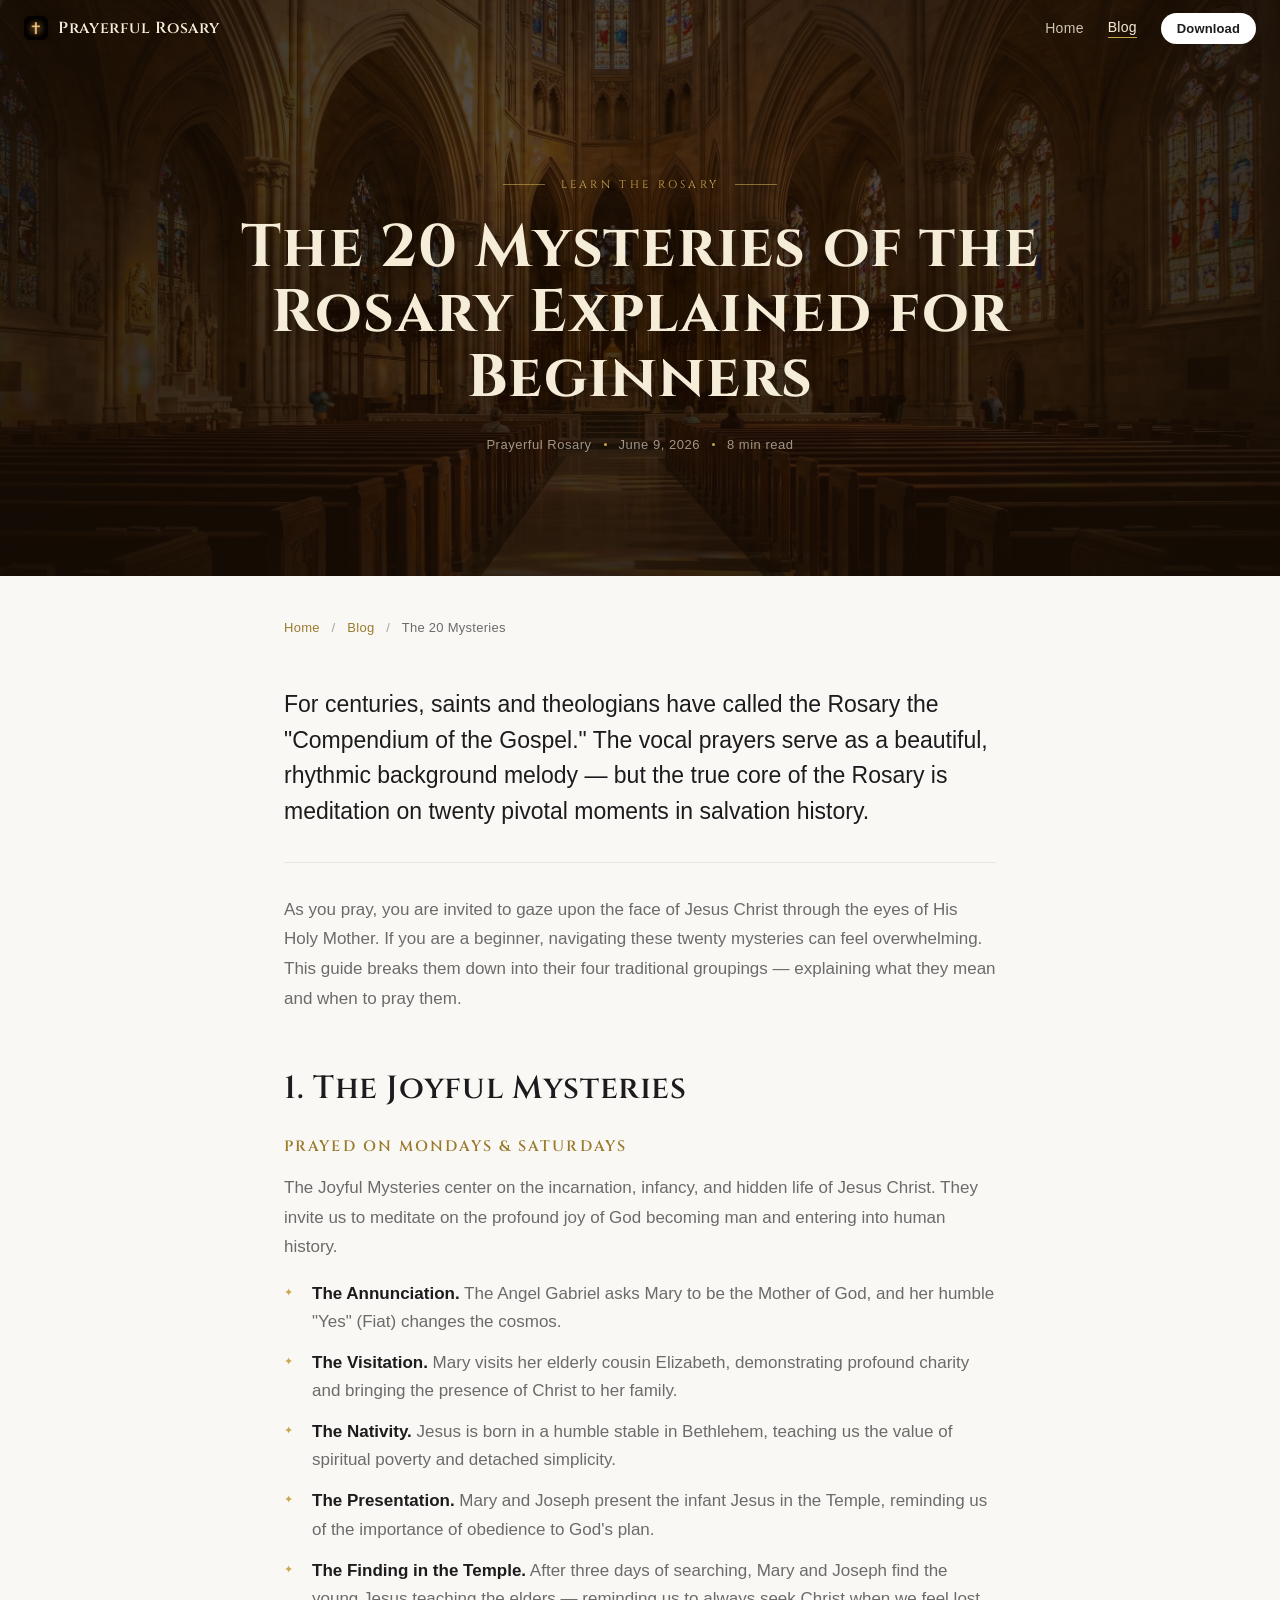
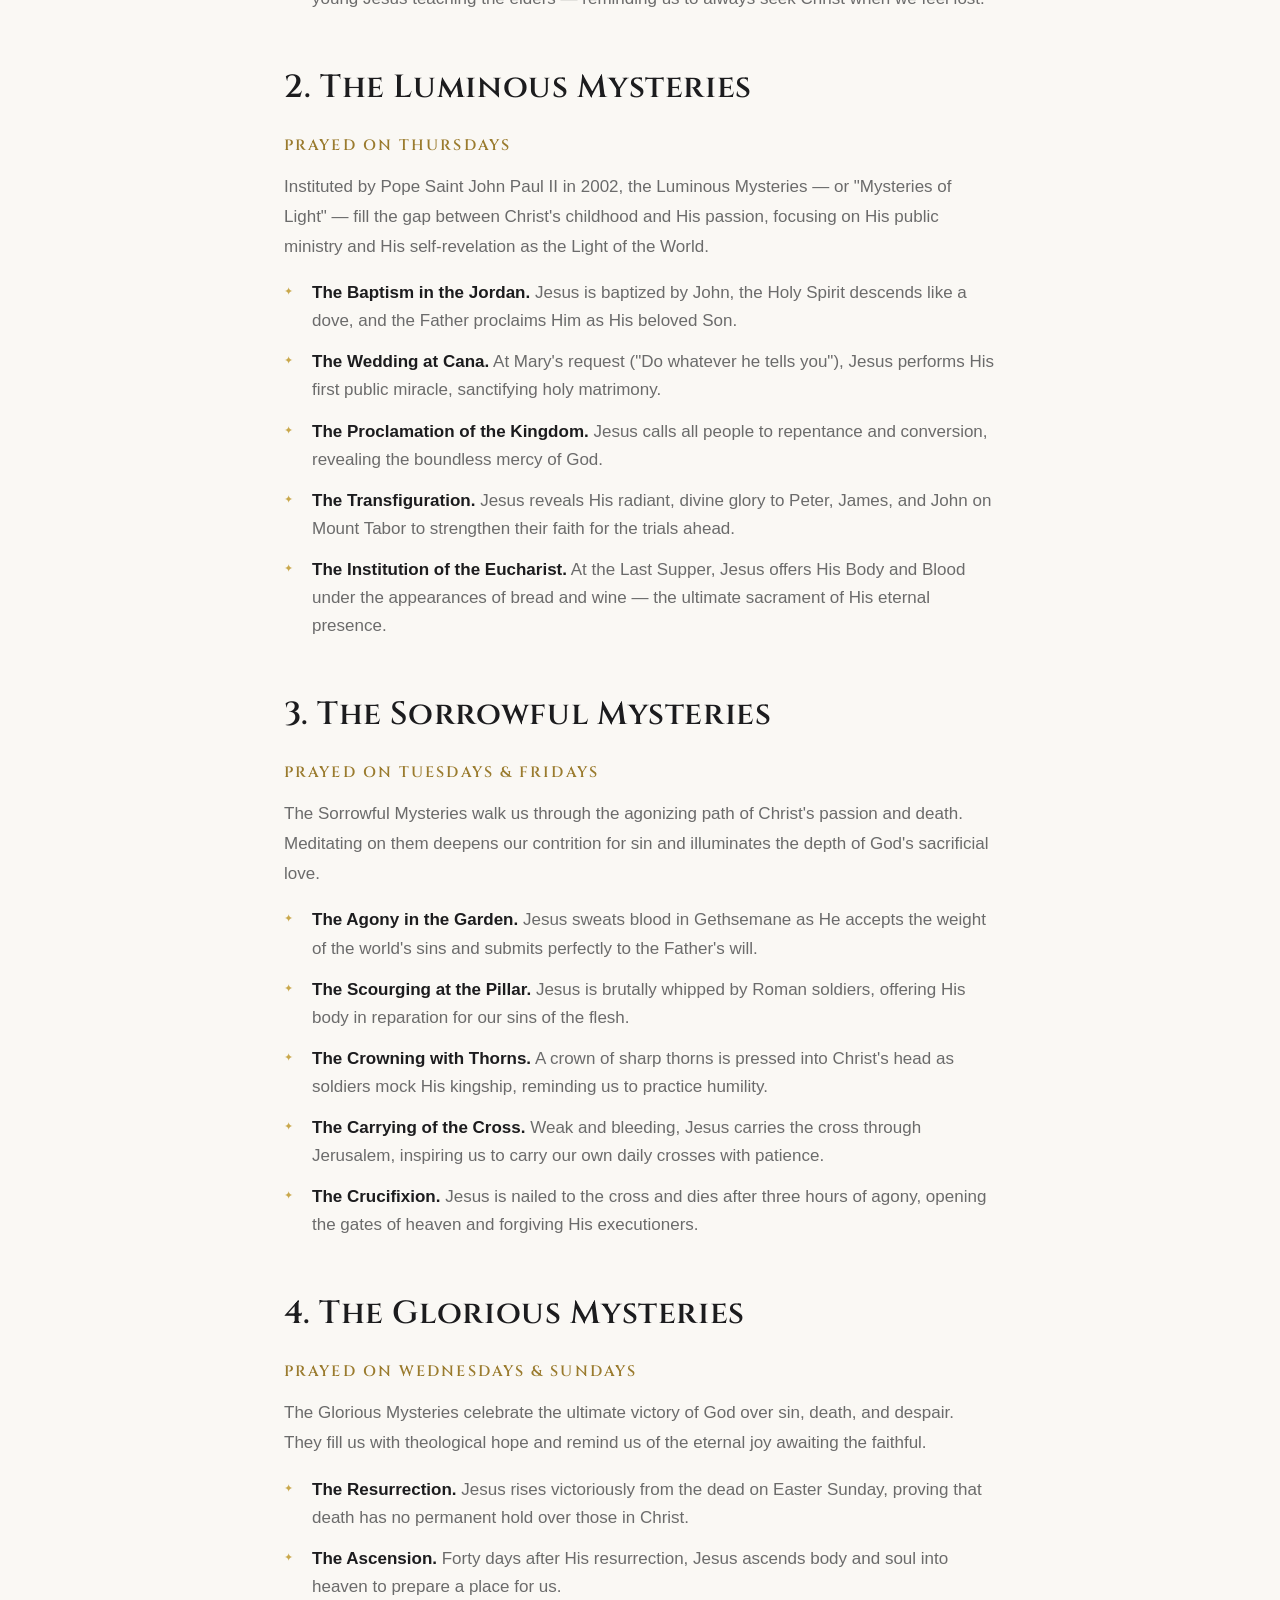
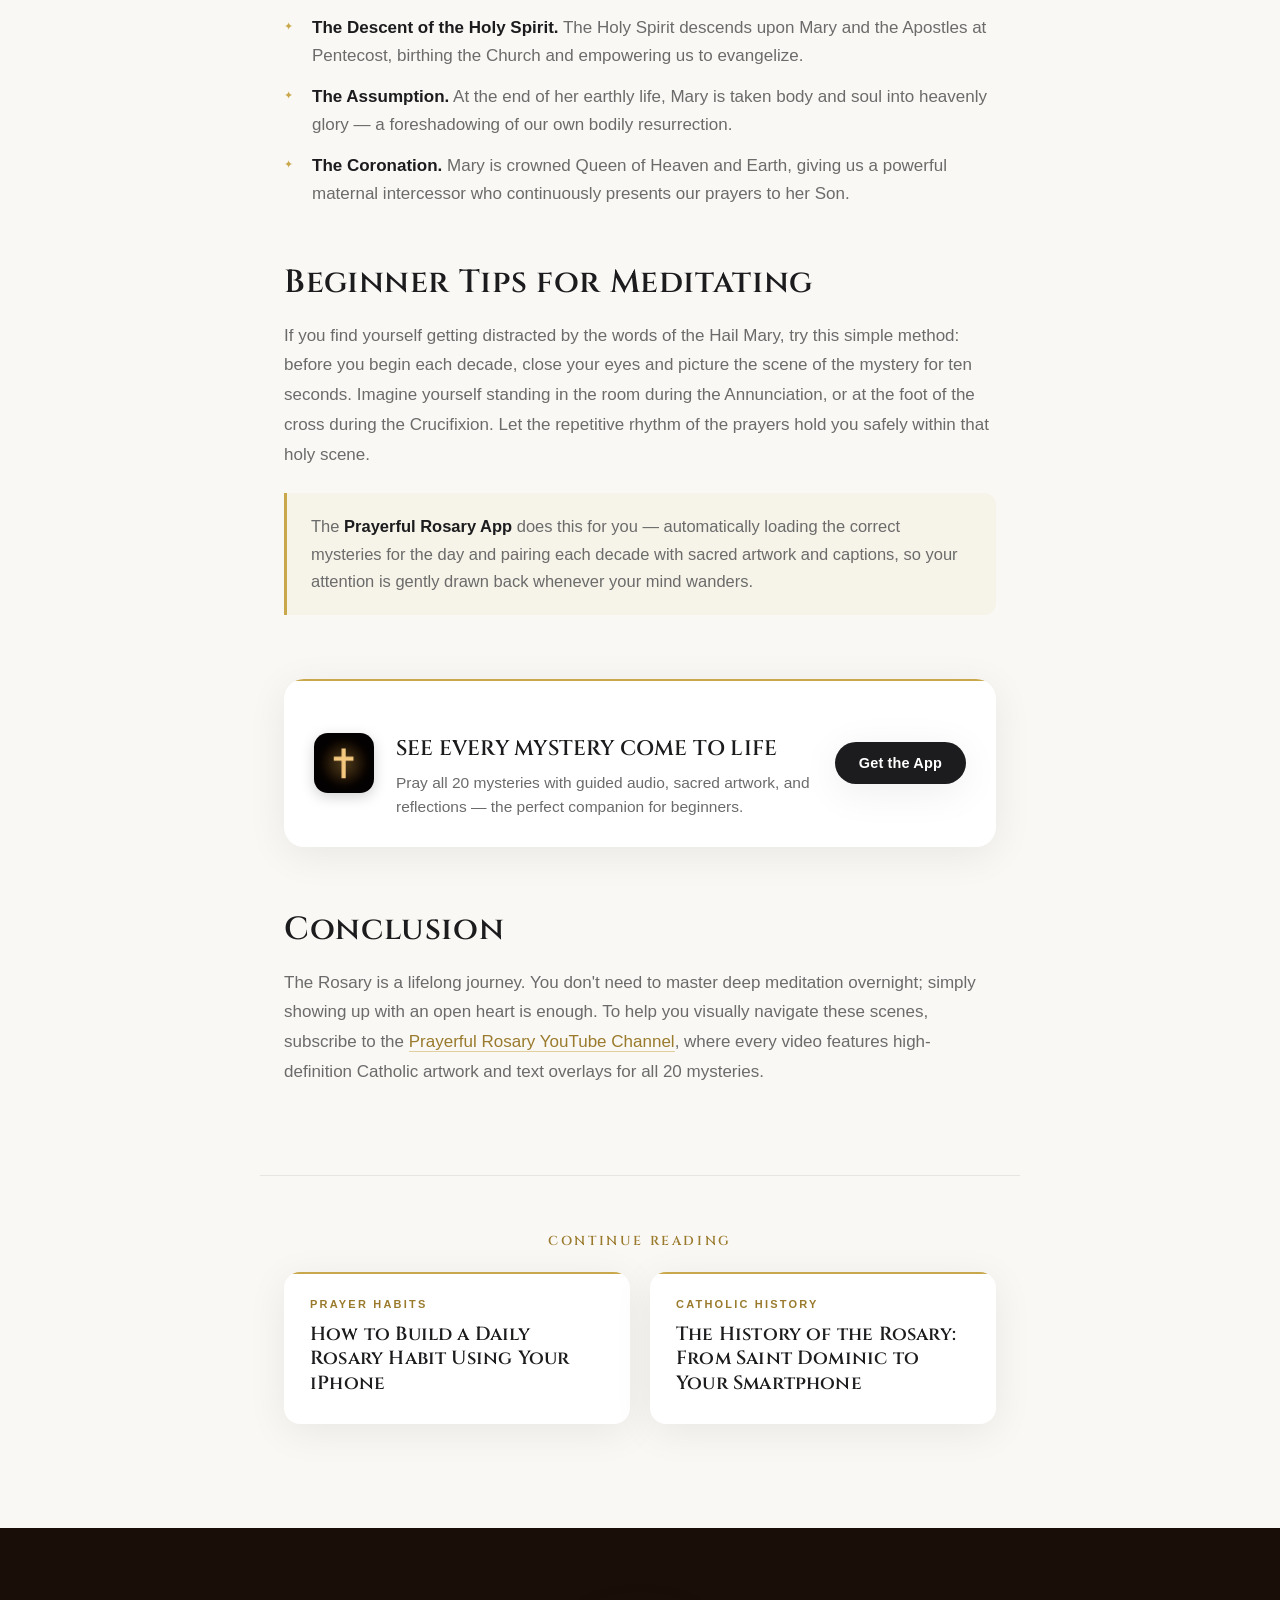
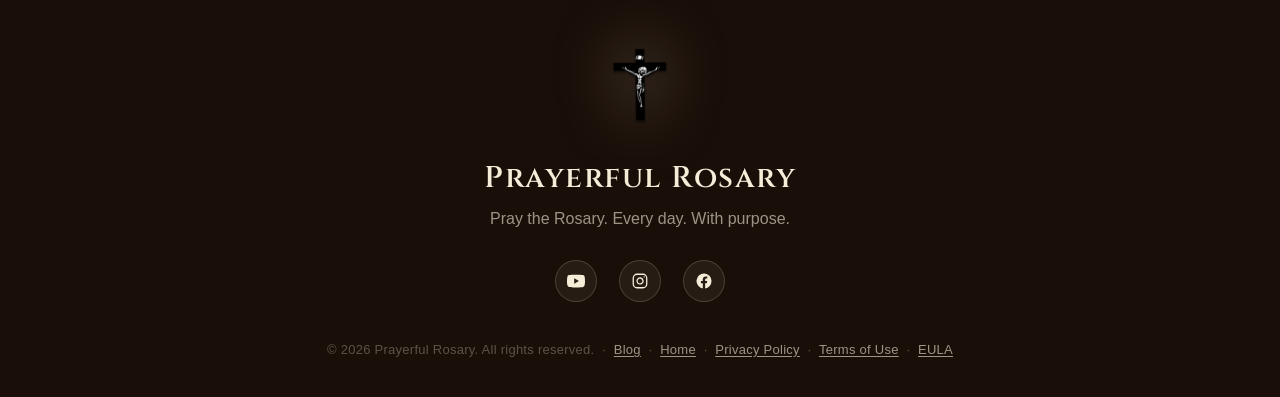
==== 20-mysteries-of-the-rosary-explained-beginners.html @ 07668594 "Add blog: 5 SEO-optimized posts, listing page, and nav link - New blog.html listing page in the site" ====
<!DOCTYPE html>
<html lang="en">
<head>
  <meta charset="UTF-8" />
  <meta name="viewport" content="width=device-width, initial-scale=1, viewport-fit=cover" />
  <title>The 20 Mysteries of the Rosary Explained for Beginners — Prayerful Rosary</title>
  <meta name="description" content="A beginner's guide to all 20 mysteries of the Rosary — Joyful, Luminous, Sorrowful, and Glorious. Learn what each mystery means, when to pray it, and how to meditate." />
  <meta name="keywords" content="mysteries of the rosary, joyful mysteries, luminous mysteries, sorrowful mysteries, glorious mysteries, how to pray the rosary, rosary for beginners" />
  <meta name="author" content="Prayerful Rosary" />
  <meta name="robots" content="index,follow" />
  <link rel="canonical" href="https://prayerfulrosary.github.io/20-mysteries-of-the-rosary-explained-beginners.html" />

  <meta property="og:type" content="article" />
  <meta property="og:site_name" content="Prayerful Rosary" />
  <meta property="og:title" content="The 20 Mysteries of the Rosary Explained for Beginners" />
  <meta property="og:description" content="The Joyful, Luminous, Sorrowful, and Glorious mysteries — what each means, when to pray it, and how to meditate." />
  <meta property="og:url" content="https://prayerfulrosary.github.io/20-mysteries-of-the-rosary-explained-beginners.html" />
  <meta property="og:image" content="https://prayerfulrosary.github.io/assets/mystery-joyful.jpg" />
  <meta property="article:published_time" content="2026-06-09" />
  <meta property="article:section" content="Learn the Rosary" />

  <meta name="twitter:card" content="summary_large_image" />
  <meta name="twitter:title" content="The 20 Mysteries of the Rosary Explained for Beginners" />
  <meta name="twitter:description" content="The Joyful, Luminous, Sorrowful, and Glorious mysteries — what each means, when to pray it, and how to meditate." />
  <meta name="twitter:image" content="https://prayerfulrosary.github.io/assets/mystery-joyful.jpg" />
  <meta name="theme-color" content="#1A0F08" />

  <script type="application/ld+json">
  {
    "@context": "https://schema.org",
    "@type": "BlogPosting",
    "headline": "The 20 Mysteries of the Rosary Explained for Beginners",
    "description": "A beginner's guide to all 20 mysteries of the Rosary — Joyful, Luminous, Sorrowful, and Glorious.",
    "image": "https://prayerfulrosary.github.io/assets/mystery-joyful.jpg",
    "datePublished": "2026-06-09",
    "dateModified": "2026-06-09",
    "articleSection": "Learn the Rosary",
    "author": { "@type": "Organization", "name": "Prayerful Rosary" },
    "publisher": {
      "@type": "Organization",
      "name": "Prayerful Rosary",
      "logo": { "@type": "ImageObject", "url": "https://prayerfulrosary.github.io/marketing-assets/app-icon.png" }
    },
    "mainEntityOfPage": { "@type": "WebPage", "@id": "https://prayerfulrosary.github.io/20-mysteries-of-the-rosary-explained-beginners.html" }
  }
  </script>

  <link rel="preload" href="./marketing-assets/Cinzel-Variable.ttf" as="font" type="font/ttf" crossorigin />
  <link rel="icon" type="image/png" href="./marketing-assets/app-icon.png" />
  <link rel="stylesheet" href="./blog-article.css" />
</head>

<body>

  <nav class="nav" id="nav">
    <a class="nav-brand" href="index.html" aria-label="Prayerful Rosary home">
      <img src="./marketing-assets/app-icon.png" alt="" />
      <span>Prayerful Rosary</span>
    </a>
    <div class="nav-links">
      <a class="nav-link" href="index.html">Home</a>
      <a class="nav-link active" href="blog.html">Blog</a>
      <a class="nav-cta" href="https://apps.apple.com/us/app/prayerful-rosary/id6782238801" target="_blank" rel="noopener noreferrer" aria-label="Download Prayerful Rosary on the App Store">Download</a>
    </div>
  </nav>

  <header class="page-hero">
    <div class="hero-bg"></div>
    <div class="hero-overlay"></div>
    <div class="page-hero-inner">
      <div class="hero-eyebrow">Learn the Rosary</div>
      <h1 class="page-hero-title">The 20 Mysteries of the Rosary Explained for Beginners</h1>
      <div class="post-byline">
        <span>Prayerful Rosary</span><span class="dot"></span><span>June 9, 2026</span><span class="dot"></span><span>8 min read</span>
      </div>
    </div>
  </header>

  <main class="post-body">
    <nav class="breadcrumb wrap" aria-label="Breadcrumb">
      <a href="index.html">Home</a> <span>/</span> <a href="blog.html">Blog</a> <span>/</span> <span class="current">The 20 Mysteries</span>
    </nav>

    <article class="post wrap">

      <p class="lede">For centuries, saints and theologians have called the Rosary the "Compendium of the Gospel." The vocal prayers serve as a beautiful, rhythmic background melody — but the true core of the Rosary is meditation on twenty pivotal moments in salvation history.</p>

      <p>As you pray, you are invited to gaze upon the face of Jesus Christ through the eyes of His Holy Mother. If you are a beginner, navigating these twenty mysteries can feel overwhelming. This guide breaks them down into their four traditional groupings — explaining what they mean and when to pray them.</p>

      <section class="reveal">
        <h2>1. The Joyful Mysteries</h2>
        <h3>Prayed on Mondays &amp; Saturdays</h3>
        <p>The Joyful Mysteries center on the incarnation, infancy, and hidden life of Jesus Christ. They invite us to meditate on the profound joy of God becoming man and entering into human history.</p>
        <ul>
          <li><strong>The Annunciation.</strong> The Angel Gabriel asks Mary to be the Mother of God, and her humble "Yes" (Fiat) changes the cosmos.</li>
          <li><strong>The Visitation.</strong> Mary visits her elderly cousin Elizabeth, demonstrating profound charity and bringing the presence of Christ to her family.</li>
          <li><strong>The Nativity.</strong> Jesus is born in a humble stable in Bethlehem, teaching us the value of spiritual poverty and detached simplicity.</li>
          <li><strong>The Presentation.</strong> Mary and Joseph present the infant Jesus in the Temple, reminding us of the importance of obedience to God's plan.</li>
          <li><strong>The Finding in the Temple.</strong> After three days of searching, Mary and Joseph find the young Jesus teaching the elders — reminding us to always seek Christ when we feel lost.</li>
        </ul>
      </section>

      <section class="reveal">
        <h2>2. The Luminous Mysteries</h2>
        <h3>Prayed on Thursdays</h3>
        <p>Instituted by Pope Saint John Paul II in 2002, the Luminous Mysteries — or "Mysteries of Light" — fill the gap between Christ's childhood and His passion, focusing on His public ministry and His self-revelation as the Light of the World.</p>
        <ul>
          <li><strong>The Baptism in the Jordan.</strong> Jesus is baptized by John, the Holy Spirit descends like a dove, and the Father proclaims Him as His beloved Son.</li>
          <li><strong>The Wedding at Cana.</strong> At Mary's request ("Do whatever he tells you"), Jesus performs His first public miracle, sanctifying holy matrimony.</li>
          <li><strong>The Proclamation of the Kingdom.</strong> Jesus calls all people to repentance and conversion, revealing the boundless mercy of God.</li>
          <li><strong>The Transfiguration.</strong> Jesus reveals His radiant, divine glory to Peter, James, and John on Mount Tabor to strengthen their faith for the trials ahead.</li>
          <li><strong>The Institution of the Eucharist.</strong> At the Last Supper, Jesus offers His Body and Blood under the appearances of bread and wine — the ultimate sacrament of His eternal presence.</li>
        </ul>
      </section>

      <section class="reveal">
        <h2>3. The Sorrowful Mysteries</h2>
        <h3>Prayed on Tuesdays &amp; Fridays</h3>
        <p>The Sorrowful Mysteries walk us through the agonizing path of Christ's passion and death. Meditating on them deepens our contrition for sin and illuminates the depth of God's sacrificial love.</p>
        <ul>
          <li><strong>The Agony in the Garden.</strong> Jesus sweats blood in Gethsemane as He accepts the weight of the world's sins and submits perfectly to the Father's will.</li>
          <li><strong>The Scourging at the Pillar.</strong> Jesus is brutally whipped by Roman soldiers, offering His body in reparation for our sins of the flesh.</li>
          <li><strong>The Crowning with Thorns.</strong> A crown of sharp thorns is pressed into Christ's head as soldiers mock His kingship, reminding us to practice humility.</li>
          <li><strong>The Carrying of the Cross.</strong> Weak and bleeding, Jesus carries the cross through Jerusalem, inspiring us to carry our own daily crosses with patience.</li>
          <li><strong>The Crucifixion.</strong> Jesus is nailed to the cross and dies after three hours of agony, opening the gates of heaven and forgiving His executioners.</li>
        </ul>
      </section>

      <section class="reveal">
        <h2>4. The Glorious Mysteries</h2>
        <h3>Prayed on Wednesdays &amp; Sundays</h3>
        <p>The Glorious Mysteries celebrate the ultimate victory of God over sin, death, and despair. They fill us with theological hope and remind us of the eternal joy awaiting the faithful.</p>
        <ul>
          <li><strong>The Resurrection.</strong> Jesus rises victoriously from the dead on Easter Sunday, proving that death has no permanent hold over those in Christ.</li>
          <li><strong>The Ascension.</strong> Forty days after His resurrection, Jesus ascends body and soul into heaven to prepare a place for us.</li>
          <li><strong>The Descent of the Holy Spirit.</strong> The Holy Spirit descends upon Mary and the Apostles at Pentecost, birthing the Church and empowering us to evangelize.</li>
          <li><strong>The Assumption.</strong> At the end of her earthly life, Mary is taken body and soul into heavenly glory — a foreshadowing of our own bodily resurrection.</li>
          <li><strong>The Coronation.</strong> Mary is crowned Queen of Heaven and Earth, giving us a powerful maternal intercessor who continuously presents our prayers to her Son.</li>
        </ul>
      </section>

      <section class="reveal">
        <h2>Beginner Tips for Meditating</h2>
        <p>If you find yourself getting distracted by the words of the Hail Mary, try this simple method: before you begin each decade, close your eyes and picture the scene of the mystery for ten seconds. Imagine yourself standing in the room during the Annunciation, or at the foot of the cross during the Crucifixion. Let the repetitive rhythm of the prayers hold you safely within that holy scene.</p>
        <p class="note">The <strong>Prayerful Rosary App</strong> does this for you — automatically loading the correct mysteries for the day and pairing each decade with sacred artwork and captions, so your attention is gently drawn back whenever your mind wanders.</p>
      </section>

      <div class="app-cta reveal">
        <div class="app-cta-icon"><img src="./marketing-assets/app-icon.png" alt="Prayerful Rosary app icon" /></div>
        <div class="app-cta-text">
          <h3>See every mystery come to life</h3>
          <p>Pray all 20 mysteries with guided audio, sacred artwork, and reflections — the perfect companion for beginners.</p>
        </div>
        <a class="app-cta-btn" href="https://apps.apple.com/us/app/prayerful-rosary/id6782238801" target="_blank" rel="noopener noreferrer">Get the App</a>
      </div>

      <section class="reveal">
        <h2>Conclusion</h2>
        <p>The Rosary is a lifelong journey. You don't need to master deep meditation overnight; simply showing up with an open heart is enough. To help you visually navigate these scenes, subscribe to the <a class="inline" href="https://youtube.com/@PRAYERFULROSARY" target="_blank" rel="noopener">Prayerful Rosary YouTube Channel</a>, where every video features high-definition Catholic artwork and text overlays for all 20 mysteries.</p>
      </section>

    </article>

    <aside class="related wrap reveal">
      <div class="related-head">Continue reading</div>
      <div class="related-grid">
        <a class="related-card" href="how-to-build-daily-rosary-habit-iphone.html">
          <div class="post-cat">Prayer Habits</div>
          <h3>How to Build a Daily Rosary Habit Using Your iPhone</h3>
        </a>
        <a class="related-card" href="history-of-the-rosary-saint-dominic-to-smartphone.html">
          <div class="post-cat">Catholic History</div>
          <h3>The History of the Rosary: From Saint Dominic to Your Smartphone</h3>
        </a>
      </div>
    </aside>
  </main>

  <footer class="site-footer">
    <img class="footer-crucifix" src="./marketing-assets/crucifix.png" alt="" loading="lazy" />
    <div class="footer-wordmark">Prayerful Rosary</div>
    <p class="footer-tag">Pray the Rosary. Every day. With purpose.</p>
    <div class="footer-socials">
      <a class="footer-social-link" href="https://youtube.com/@PRAYERFULROSARY" target="_blank" rel="noopener noreferrer" aria-label="YouTube" title="YouTube">
        <svg viewBox="0 0 24 24" fill="currentColor" aria-hidden="true"><path d="M23.5 6.2a3 3 0 0 0-2.1-2.1C19.5 3.5 12 3.5 12 3.5s-7.5 0-9.4.6A3 3 0 0 0 .5 6.2C0 8.1 0 12 0 12s0 3.9.5 5.8a3 3 0 0 0 2.1 2.1c1.9.6 9.4.6 9.4.6s7.5 0 9.4-.6a3 3 0 0 0 2.1-2.1C24 15.9 24 12 24 12s0-3.9-.5-5.8zM9.6 15.6V8.4l6.3 3.6-6.3 3.6z"/></svg>
      </a>
      <a class="footer-social-link" href="https://www.instagram.com/prayerfulrosary" target="_blank" rel="noopener noreferrer" aria-label="Instagram" title="Instagram">
        <svg viewBox="0 0 24 24" fill="none" stroke="currentColor" stroke-width="1.7" stroke-linecap="round" stroke-linejoin="round" aria-hidden="true"><rect x="3" y="3" width="18" height="18" rx="5" ry="5"/><path d="M16 11.4A4 4 0 1 1 12.6 8a4 4 0 0 1 3.4 3.4z"/><line x1="17.5" y1="6.5" x2="17.51" y2="6.5"/></svg>
      </a>
      <a class="footer-social-link" href="https://www.facebook.com/prayerfulrosary" target="_blank" rel="noopener noreferrer" aria-label="Facebook" title="Facebook">
        <svg viewBox="0 0 24 24" fill="currentColor" aria-hidden="true"><path d="M22 12a10 10 0 1 0-11.6 9.9v-7H7.9V12h2.5V9.8c0-2.5 1.5-3.9 3.8-3.9 1.1 0 2.2.2 2.2.2v2.5h-1.3c-1.2 0-1.6.8-1.6 1.6V12h2.8l-.5 2.9h-2.3v7A10 10 0 0 0 22 12z"/></svg>
      </a>
    </div>
    <div class="footer-copy">© <span id="y"></span> Prayerful Rosary. All rights reserved. &nbsp;·&nbsp; <a href="blog.html">Blog</a> &nbsp;·&nbsp; <a href="index.html">Home</a> &nbsp;·&nbsp; <a href="privacy.html">Privacy Policy</a> &nbsp;·&nbsp; <a href="terms.html">Terms of Use</a> &nbsp;·&nbsp; <a href="eula.html">EULA</a></div>
  </footer>

  <script src="./blog-article.js"></script>
</body>
</html>
---- blog-article.css ----
/* ============================================================
   Prayerful Rosary — shared blog article styles
   Theme tokens mirror index.html / privacy.html
   ============================================================ */
@font-face {
  font-family: 'Cinzel';
  src: url('./marketing-assets/Cinzel-Variable.ttf') format('truetype-variations'),
       url('./marketing-assets/Cinzel-Variable.ttf') format('truetype');
  font-weight: 400 900;
  font-style: normal;
  font-display: swap;
}

:root {
  --cream:           #F5EDD8;
  --cream-soft:      rgba(245, 237, 216, 0.75);
  --cream-dim:       rgba(245, 237, 216, 0.6);
  --cream-faint:     rgba(245, 237, 216, 0.3);
  --gold:            #C9A84C;
  --gold-ink:        #9A7B2E;
  --dark-warm:       #1A0F08;
  --dark-overlay:    rgba(20, 12, 4, 0.55);
  --dark-overlay-2:  rgba(20, 12, 4, 0.65);
  --off-white:       #FAF8F4;
  --label:           #1C1C1E;
  --secondary-label: #6B6B6B;
  --separator:       rgba(0, 0, 0, 0.08);
  --shadow-card:     0 8px 40px rgba(0, 0, 0, 0.07);
  --shadow-deep:     0 30px 80px rgba(0, 0, 0, 0.18);
  --font-display: 'Cinzel', Georgia, 'Times New Roman', serif;
  --font-body:    -apple-system, BlinkMacSystemFont, 'Helvetica Neue', 'Segoe UI', Roboto, sans-serif;
  --measure: 760px;
}

*, *::before, *::after { box-sizing: border-box; }
html { scroll-behavior: smooth; -webkit-text-size-adjust: 100%; }
body {
  margin: 0;
  font-family: var(--font-body);
  color: var(--label);
  background: var(--off-white);
  -webkit-font-smoothing: antialiased;
  -moz-osx-font-smoothing: grayscale;
  text-rendering: optimizeLegibility;
  overflow-x: hidden;
}
img { display: block; max-width: 100%; }
a { color: inherit; text-decoration: none; }
h1, h2, h3 { margin: 0; font-weight: 600; }
.wrap { max-width: var(--measure); margin: 0 auto; padding: 0 24px; }

/* ---------- NAV ---------- */
.nav {
  position: fixed;
  inset: 0 0 auto 0;
  height: 56px;
  padding: 0 24px;
  display: flex;
  align-items: center;
  justify-content: space-between;
  z-index: 100;
  background: transparent;
  transition: background 300ms ease, backdrop-filter 300ms ease, box-shadow 300ms ease, color 300ms ease;
  color: var(--cream);
}
.nav.scrolled {
  background: rgba(255, 255, 255, 0.92);
  backdrop-filter: blur(16px);
  -webkit-backdrop-filter: blur(16px);
  box-shadow: 0 1px 0 var(--separator);
  color: var(--label);
}
.nav-brand {
  display: flex; align-items: center; gap: 10px;
  font-family: var(--font-display);
  font-size: 16px; letter-spacing: 0.04em; font-weight: 600;
}
.nav-brand img { width: 24px; height: 24px; border-radius: 6px; box-shadow: 0 1px 4px rgba(0,0,0,0.2); }
.nav-links { display: flex; align-items: center; gap: 24px; }
.nav-link { font-size: 14px; font-weight: 500; letter-spacing: 0.02em; opacity: 0.82; transition: opacity 200ms ease; }
.nav-link:hover { opacity: 1; }
.nav-link.active { opacity: 1; border-bottom: 1.5px solid var(--gold); padding-bottom: 2px; }
.nav-cta {
  padding: 8px 16px; border-radius: 999px;
  font-size: 13px; font-weight: 600; letter-spacing: 0.01em;
  background: #fff; color: var(--label);
  transition: background 300ms ease, color 300ms ease, transform 200ms ease;
}
.nav-cta:hover { transform: translateY(-1px); }
.nav.scrolled .nav-cta { background: var(--label); color: #fff; }

/* ---------- PAGE HERO ---------- */
.page-hero {
  position: relative;
  min-height: clamp(420px, 64vh, 600px);
  display: flex; align-items: center; justify-content: center;
  text-align: center; overflow: hidden;
  color: var(--cream); isolation: isolate;
  padding: 128px 24px 80px;
}
.hero-bg {
  position: absolute; inset: 0;
  background: url('./marketing-assets/cathedral.jpg') center/cover no-repeat;
  transform: scale(1.06); z-index: -2;
}
.hero-overlay {
  position: absolute; inset: 0;
  background:
    radial-gradient(ellipse at 50% 30%, rgba(20,12,4,0.28) 0%, rgba(20,12,4,0.68) 70%, rgba(20,12,4,0.92) 100%),
    var(--dark-overlay);
  z-index: -1;
}
.page-hero-inner { max-width: 820px; }
.hero-eyebrow {
  display: inline-flex; align-items: center; gap: 16px;
  font-family: var(--font-display);
  font-size: 11px; letter-spacing: 0.3em; text-transform: uppercase;
  color: var(--gold); margin-bottom: 24px;
}
.hero-eyebrow::before, .hero-eyebrow::after { content: ""; width: 42px; height: 1px; background: var(--gold); opacity: 0.6; }
.page-hero-title {
  font-family: var(--font-display); font-weight: 700;
  font-size: clamp(34px, 5.2vw, 60px); line-height: 1.08;
  letter-spacing: 0.02em; color: var(--cream); text-shadow: 0 2px 30px rgba(0,0,0,0.45);
}
.post-byline {
  margin-top: 26px;
  display: inline-flex; flex-wrap: wrap; align-items: center; justify-content: center; gap: 12px;
  font-size: 13px; letter-spacing: 0.04em; color: var(--cream-dim);
}
.post-byline .dot { width: 3px; height: 3px; border-radius: 50%; background: var(--gold); }

/* ---------- BREADCRUMB ---------- */
.breadcrumb {
  padding-top: clamp(28px, 4vw, 44px);
  font-size: 13px; letter-spacing: 0.02em; color: var(--secondary-label);
}
.breadcrumb a { color: var(--gold-ink); transition: color 200ms ease; }
.breadcrumb a:hover { color: var(--label); }
.breadcrumb span { margin: 0 8px; opacity: 0.6; }
.breadcrumb .current { color: var(--secondary-label); opacity: 1; margin: 0; }

/* ---------- POST BODY ---------- */
.post-body { background: var(--off-white); padding-bottom: clamp(64px, 9vw, 104px); }
.post { padding-top: clamp(34px, 5vw, 52px); }
.post .lede {
  font-family: var(--font-body);
  font-size: clamp(19px, 2.2vw, 23px);
  line-height: 1.55;
  color: var(--label);
  margin: 0 0 32px;
  padding-bottom: 32px;
  border-bottom: 1px solid var(--separator);
}
.post section { margin-top: clamp(40px, 5vw, 56px); }
.post h2 {
  font-family: var(--font-display);
  font-weight: 600;
  font-size: clamp(24px, 3.2vw, 32px);
  letter-spacing: 0.02em; line-height: 1.2;
  color: var(--label);
}
.post h2 + p, .post h2 + ul { margin-top: 18px; }
.post h3 {
  font-family: var(--font-display);
  font-weight: 600; font-size: 15px;
  letter-spacing: 0.14em; text-transform: uppercase;
  color: var(--gold-ink); margin: 28px 0 10px;
}
.post p {
  margin: 16px 0;
  color: var(--secondary-label);
  font-size: 17px; line-height: 1.75;
}
.post p strong, .post li strong { color: var(--label); font-weight: 600; }
.post a.inline {
  color: var(--gold-ink);
  border-bottom: 1px solid rgba(201, 168, 76, 0.5);
  transition: color 0.25s ease, border-color 0.25s ease;
}
.post a.inline:hover { color: var(--label); border-color: var(--label); }
.post ul { margin: 18px 0; padding: 0; display: grid; gap: 13px; }
.post ul li {
  list-style: none; position: relative; padding-left: 28px;
  color: var(--secondary-label); font-size: 17px; line-height: 1.65;
}
.post ul li::before { content: "✦"; position: absolute; left: 0; top: 3px; color: var(--gold); font-size: 11px; }
.post .note {
  margin: 24px 0;
  padding: 20px 24px;
  border-left: 3px solid var(--gold);
  background: rgba(201, 168, 76, 0.07);
  border-radius: 0 12px 12px 0;
  font-size: 16.5px; line-height: 1.65; color: var(--secondary-label);
}
.post .note strong { color: var(--label); }

/* ---------- IN-ARTICLE APP CTA ---------- */
.app-cta {
  display: flex; align-items: center; gap: 22px; flex-wrap: wrap;
  margin: clamp(44px, 6vw, 64px) 0;
  padding: 28px 30px;
  background: #fff;
  border-radius: 20px;
  box-shadow: var(--shadow-card);
  position: relative; overflow: hidden; isolation: isolate;
}
.app-cta::before { content: ""; position: absolute; top: 0; left: 0; right: 0; height: 2px; background: var(--gold); }
.app-cta-icon img { width: 60px; height: 60px; border-radius: 14px; box-shadow: 0 4px 14px rgba(0,0,0,0.18); }
.app-cta-text { flex: 1; min-width: 200px; }
.app-cta-text h3 { font-family: var(--font-display); font-size: 21px; letter-spacing: 0.01em; color: var(--label); margin-bottom: 8px; }
.app-cta-text p { margin: 0; font-size: 15.5px; line-height: 1.55; color: var(--secondary-label); }
.app-cta-btn {
  flex: none;
  padding: 13px 24px; border-radius: 999px;
  background: var(--label); color: #fff;
  font-weight: 600; font-size: 14.5px; letter-spacing: 0.01em;
  box-shadow: var(--shadow-card);
  transition: transform 220ms cubic-bezier(.2,.8,.2,1), box-shadow 220ms ease;
}
.app-cta-btn:hover { transform: translateY(-2px); box-shadow: var(--shadow-deep); }

/* ---------- RELATED ---------- */
.related { margin-top: clamp(56px, 8vw, 88px); padding-top: clamp(40px, 5vw, 56px); border-top: 1px solid var(--separator); }
.related-head {
  font-family: var(--font-display);
  font-size: 13px; letter-spacing: 0.2em; text-transform: uppercase;
  color: var(--gold-ink); font-weight: 600; margin-bottom: 22px; text-align: center;
}
.related-grid { display: grid; grid-template-columns: 1fr 1fr; gap: 20px; }
.related-card {
  position: relative; background: #fff; border-radius: 16px;
  padding: 26px 26px 28px; box-shadow: var(--shadow-card);
  overflow: hidden; isolation: isolate;
  transition: transform 240ms cubic-bezier(.2,.8,.2,1), box-shadow 240ms ease;
}
.related-card::before { content: ""; position: absolute; top: 0; left: 0; right: 0; height: 2px; background: var(--gold); }
.related-card:hover { transform: translateY(-3px); box-shadow: var(--shadow-deep); }
.related-card .post-cat {
  font-size: 11px; letter-spacing: 0.2em; text-transform: uppercase;
  color: var(--gold-ink); font-weight: 700; margin-bottom: 12px;
}
.related-card h3 { font-family: var(--font-display); font-size: 19px; line-height: 1.3; color: var(--label); letter-spacing: 0.01em; }

/* ---------- FOOTER ---------- */
.site-footer {
  position: relative; display: flex; flex-direction: column;
  align-items: center; text-align: center; color: var(--cream);
  overflow: hidden; isolation: isolate;
  padding: clamp(72px, 10vw, 110px) 24px 40px;
  background: var(--dark-warm);
}
.footer-crucifix { height: 96px; filter: drop-shadow(0 0 32px rgba(245,237,216,0.5)); }
.footer-wordmark { margin-top: 24px; font-family: var(--font-display); font-weight: 600; font-size: clamp(22px, 3vw, 30px); letter-spacing: 0.05em; color: var(--cream); }
.footer-tag { margin: 12px 0 0; font-size: 16px; color: var(--cream-dim); }
.footer-socials { margin-top: 32px; display: flex; align-items: center; justify-content: center; gap: 22px; }
.footer-social-link {
  display: grid; place-items: center; width: 42px; height: 42px; border-radius: 50%;
  color: var(--cream); background: rgba(245, 237, 216, 0.06); border: 1px solid rgba(245, 237, 216, 0.18);
  transition: transform 220ms cubic-bezier(.2,.8,.2,1), background 220ms ease, border-color 220ms ease, color 220ms ease;
}
.footer-social-link:hover { transform: translateY(-2px); background: rgba(245, 237, 216, 0.14); border-color: rgba(245, 237, 216, 0.4); color: #fff; }
.footer-social-link svg { width: 18px; height: 18px; display: block; }
.footer-copy { margin-top: 40px; font-size: 13px; color: var(--cream-faint); letter-spacing: 0.02em; }
.footer-copy a { color: var(--cream-dim); text-decoration: underline; text-underline-offset: 2px; transition: color 220ms ease; }
.footer-copy a:hover { color: var(--cream); }

/* ---------- REVEAL ---------- */
.reveal { opacity: 0; transform: translateY(16px); transition: opacity 1s ease, transform 1s cubic-bezier(0.2,0.8,0.2,1); }
.reveal.in { opacity: 1; transform: none; }

/* ---------- RESPONSIVE ---------- */
@media (max-width: 768px) {
  .nav { padding: 0 16px; }
  .nav-links { gap: 16px; }
  .page-hero { padding: 110px 20px 60px; }
  .related-grid { grid-template-columns: 1fr; }
  .app-cta { gap: 16px; }
}
@media (max-width: 420px) {
  .nav-brand span { display: none; }
}
@media (prefers-reduced-motion: reduce) {
  *, *::before, *::after { animation-duration: 0.01ms !important; transition-duration: 0.01ms !important; }
  .reveal { opacity: 1; transform: none; }
}
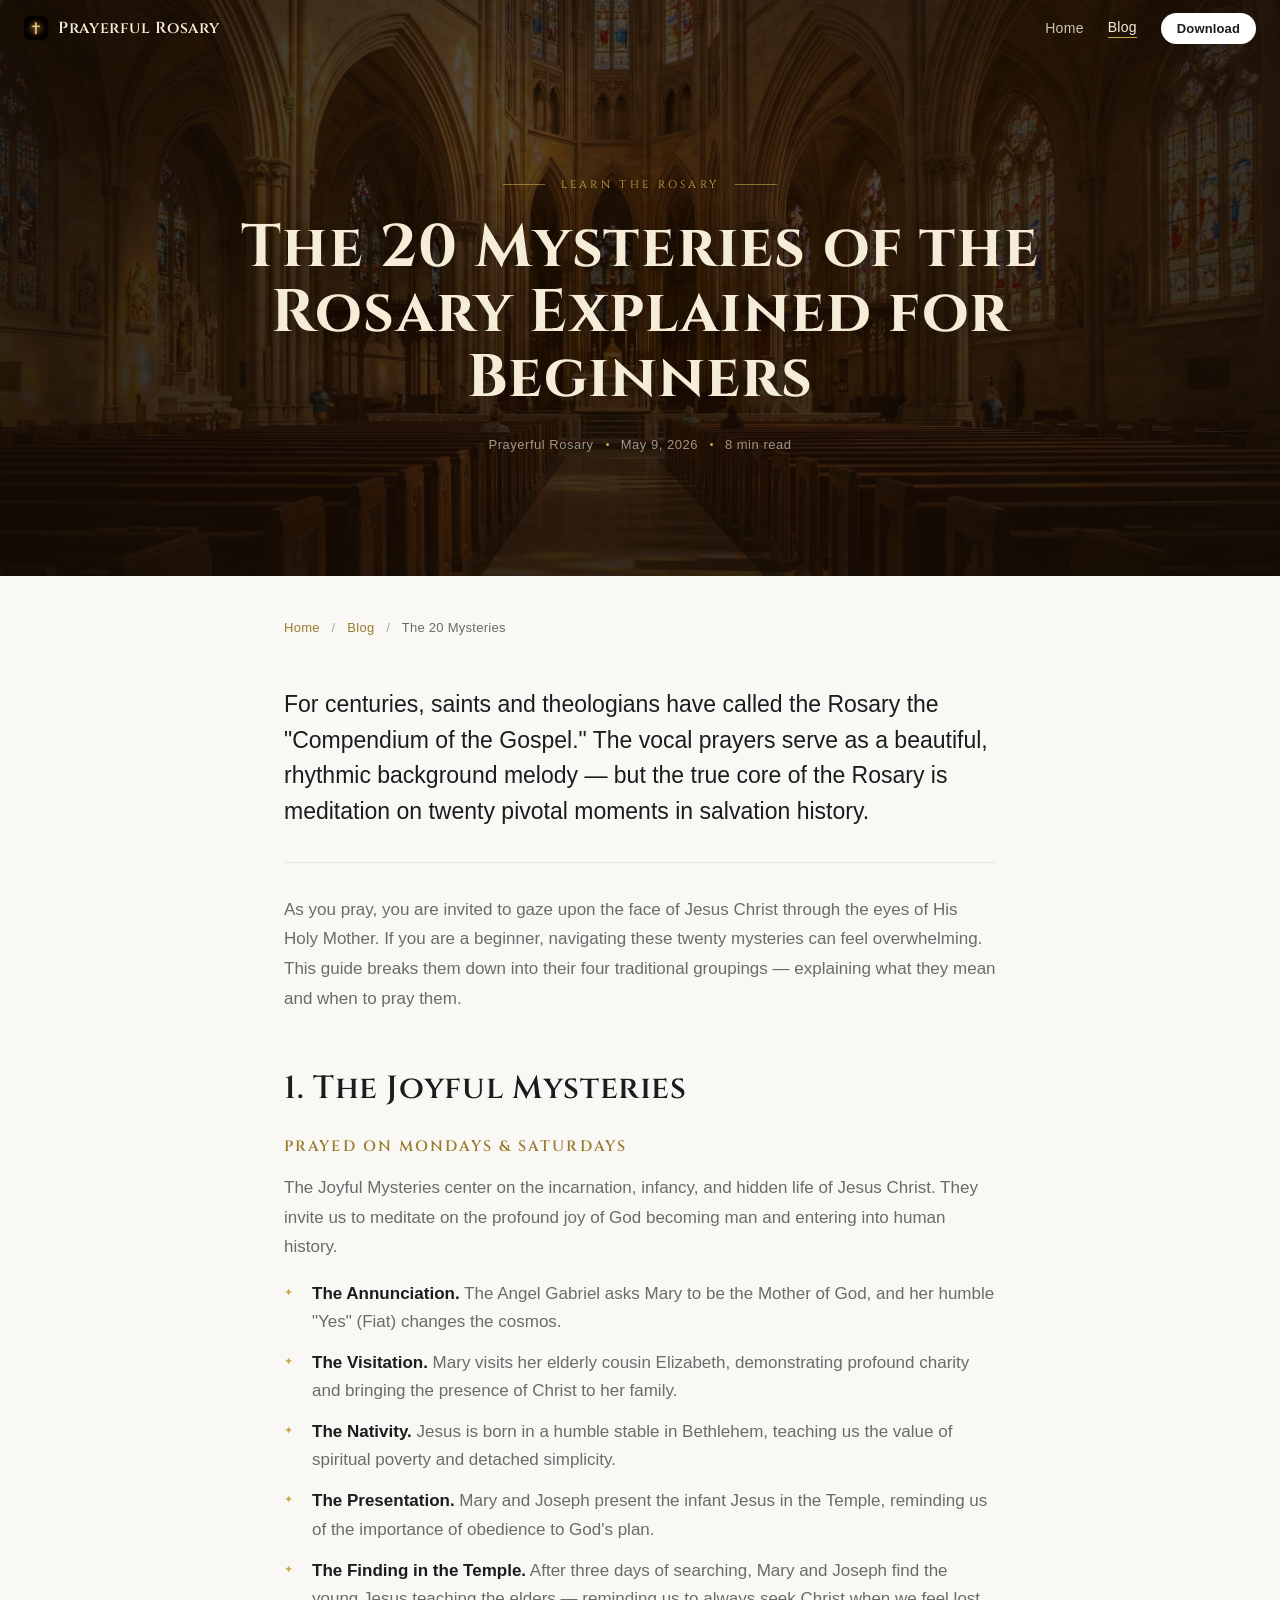
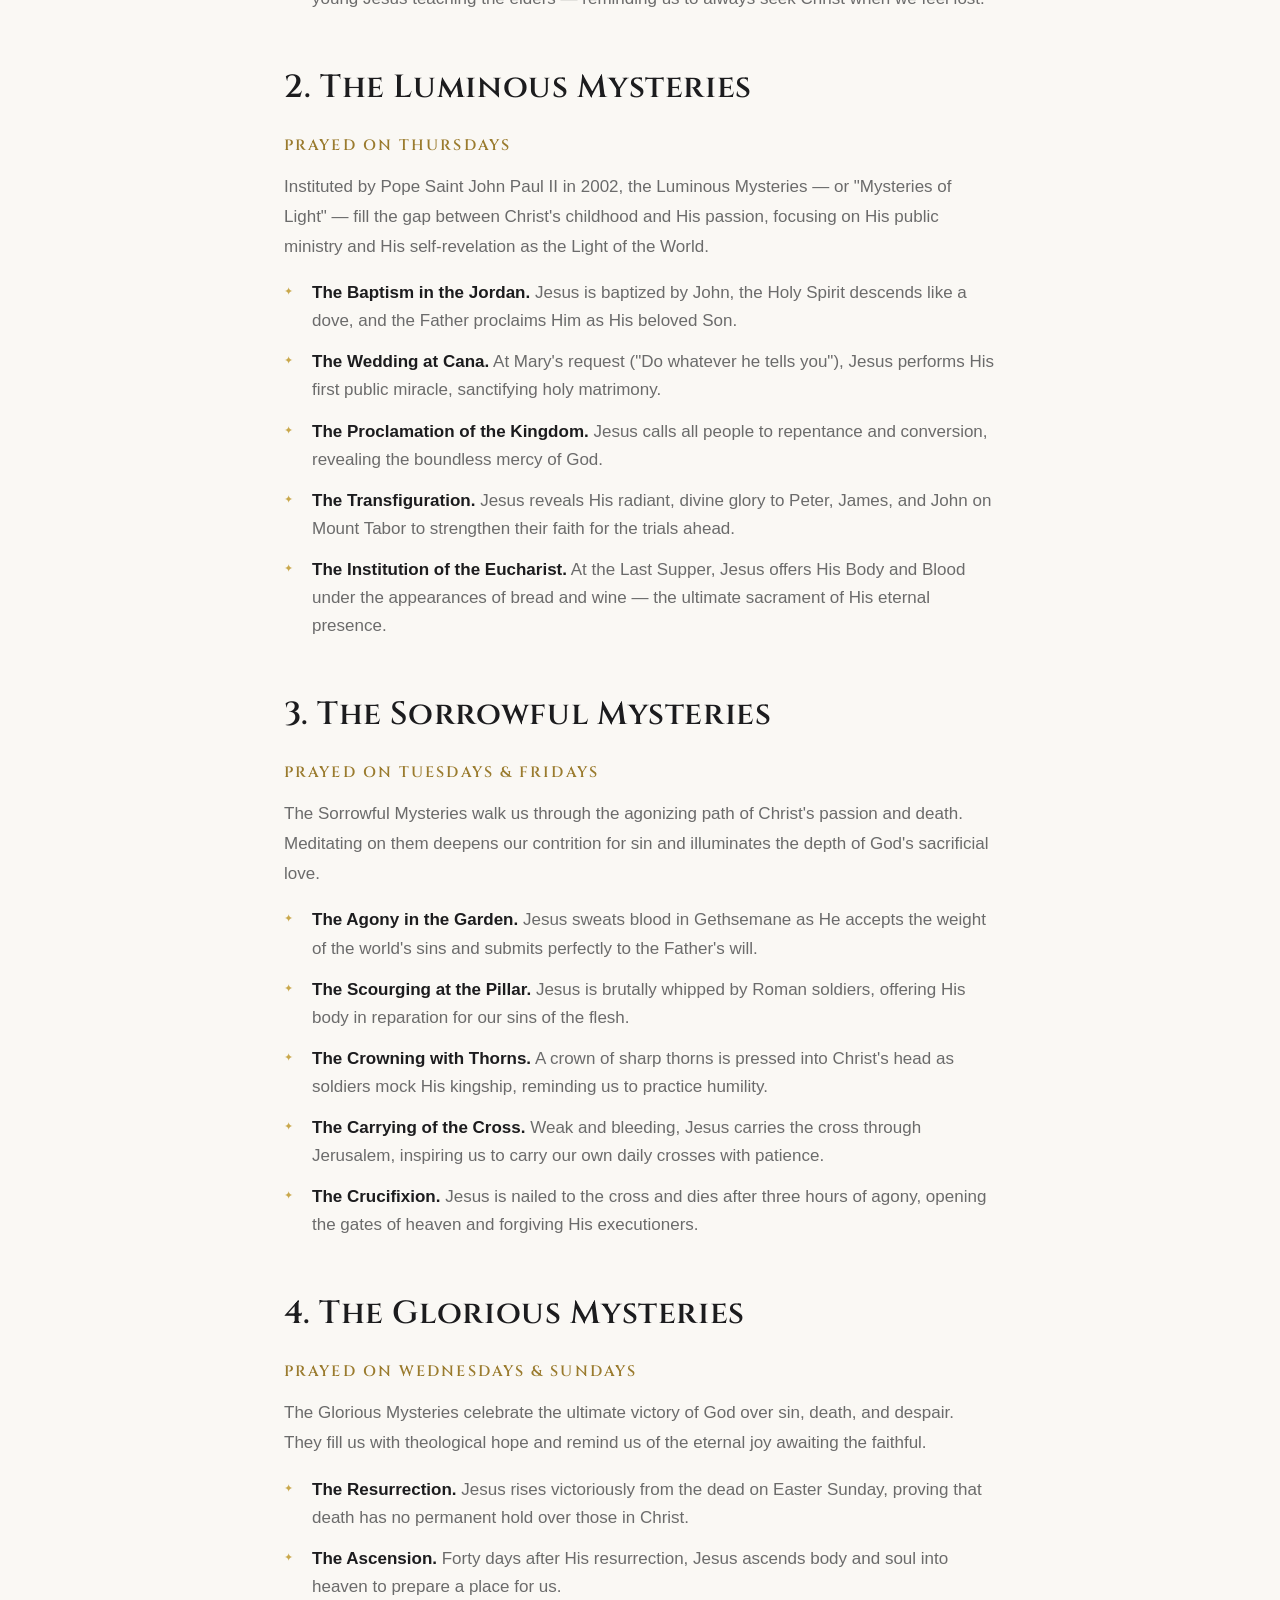
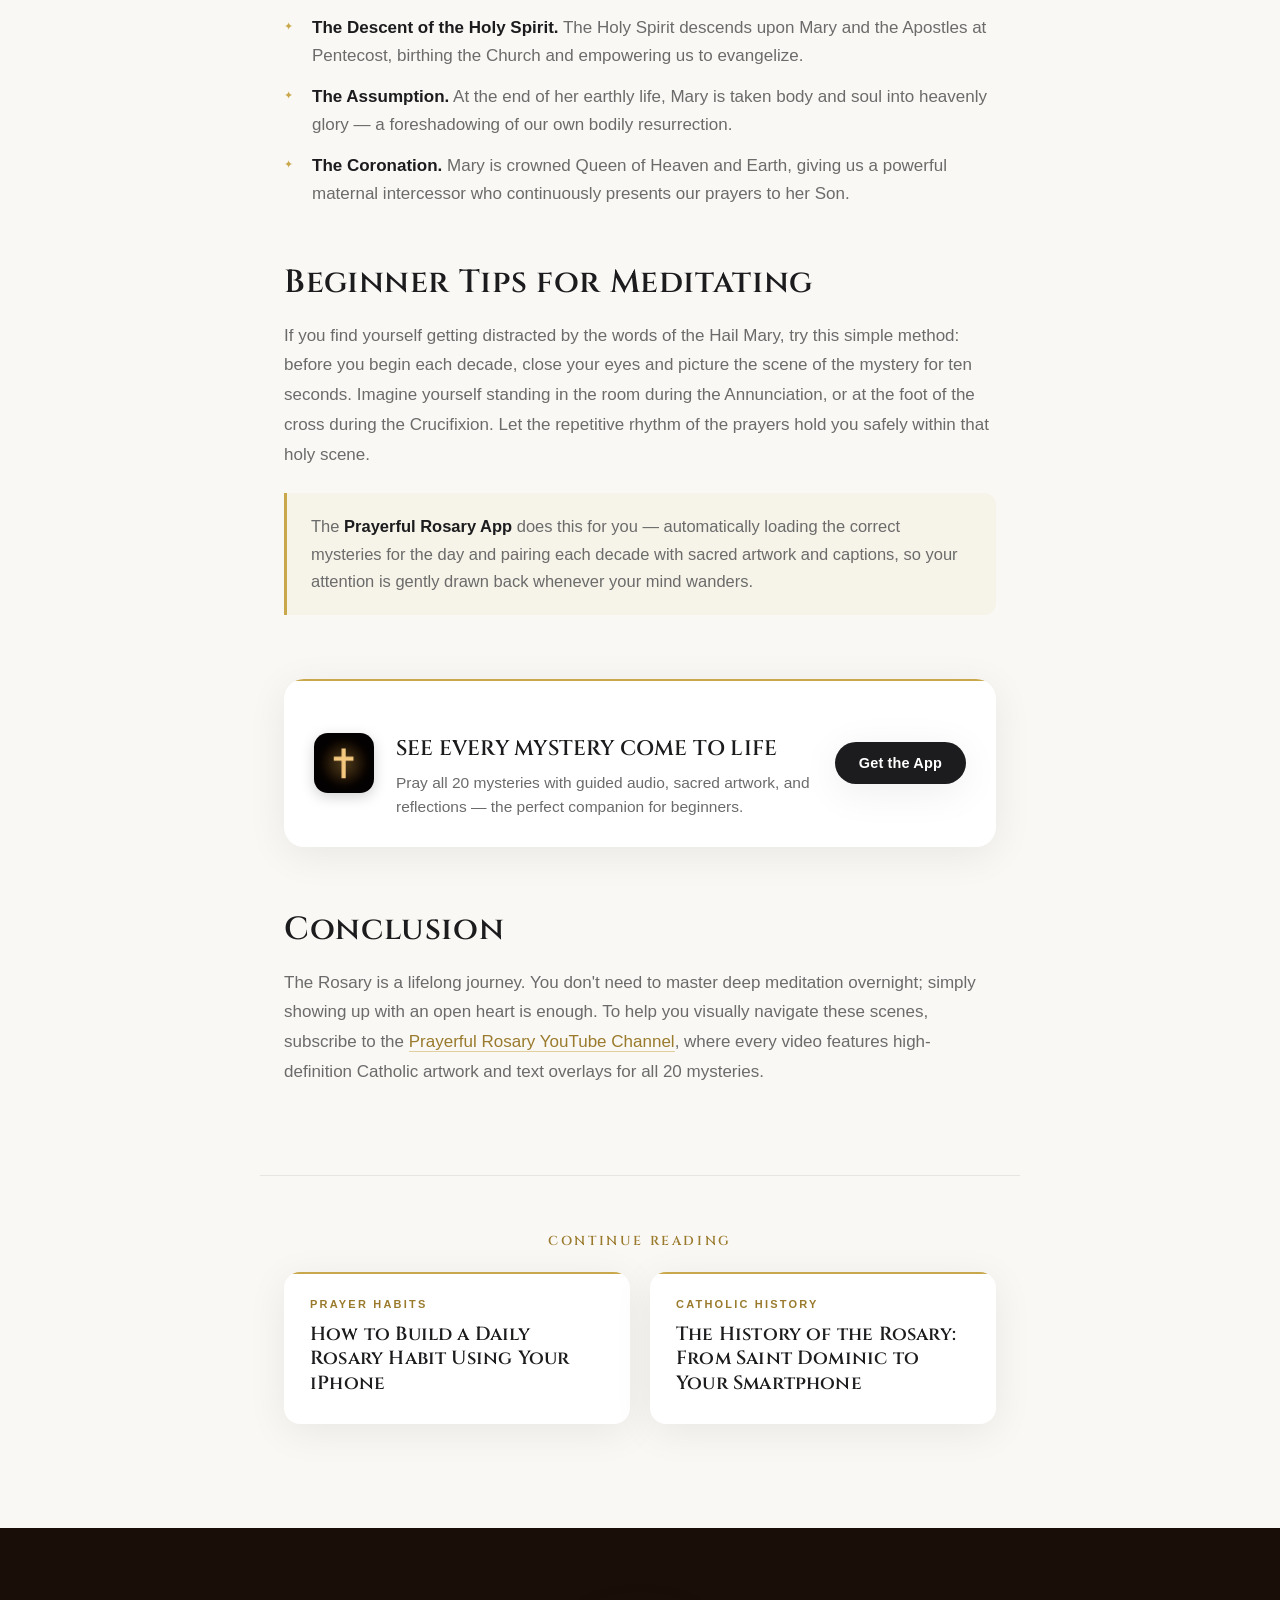
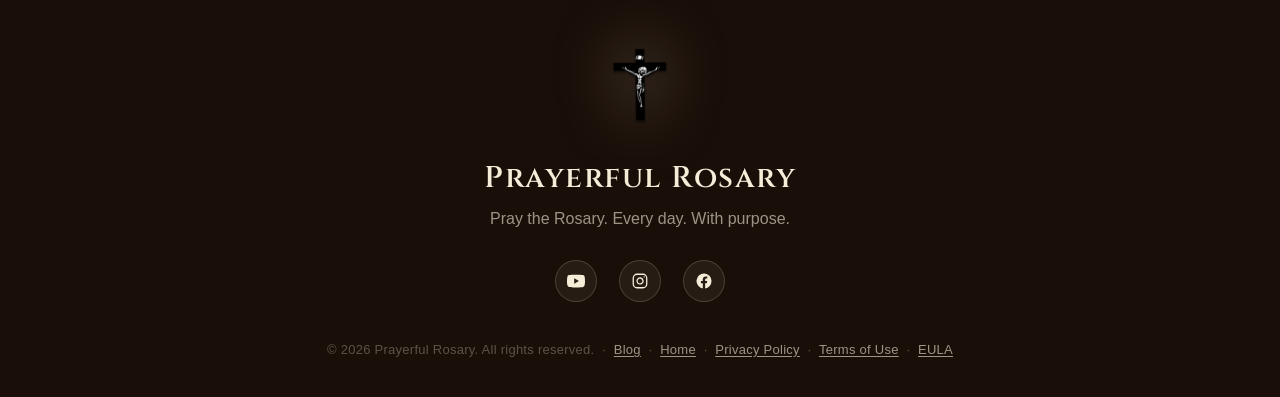
==== commit ece9bbec: "Back-date blog posts to May–June 2026 (cap at Jun 27) Re-date all 9 posts so none are future-dated; " ====
--- a/20-mysteries-of-the-rosary-explained-beginners.html
+++ b/20-mysteries-of-the-rosary-explained-beginners.html
@@ -16,7 +16,7 @@
   <meta property="og:description" content="The Joyful, Luminous, Sorrowful, and Glorious mysteries — what each means, when to pray it, and how to meditate." />
   <meta property="og:url" content="https://prayerfulrosary.github.io/20-mysteries-of-the-rosary-explained-beginners.html" />
   <meta property="og:image" content="https://prayerfulrosary.github.io/assets/mystery-joyful.jpg" />
-  <meta property="article:published_time" content="2026-06-09" />
+  <meta property="article:published_time" content="2026-05-09" />
   <meta property="article:section" content="Learn the Rosary" />
 
   <meta name="twitter:card" content="summary_large_image" />
@@ -32,8 +32,8 @@
     "headline": "The 20 Mysteries of the Rosary Explained for Beginners",
     "description": "A beginner's guide to all 20 mysteries of the Rosary — Joyful, Luminous, Sorrowful, and Glorious.",
     "image": "https://prayerfulrosary.github.io/assets/mystery-joyful.jpg",
-    "datePublished": "2026-06-09",
-    "dateModified": "2026-06-09",
+    "datePublished": "2026-05-09",
+    "dateModified": "2026-05-09",
     "articleSection": "Learn the Rosary",
     "author": { "@type": "Organization", "name": "Prayerful Rosary" },
     "publisher": {
@@ -71,7 +71,7 @@
       <div class="hero-eyebrow">Learn the Rosary</div>
       <h1 class="page-hero-title">The 20 Mysteries of the Rosary Explained for Beginners</h1>
       <div class="post-byline">
-        <span>Prayerful Rosary</span><span class="dot"></span><span>June 9, 2026</span><span class="dot"></span><span>8 min read</span>
+        <span>Prayerful Rosary</span><span class="dot"></span><span>May 9, 2026</span><span class="dot"></span><span>8 min read</span>
       </div>
     </div>
   </header>
